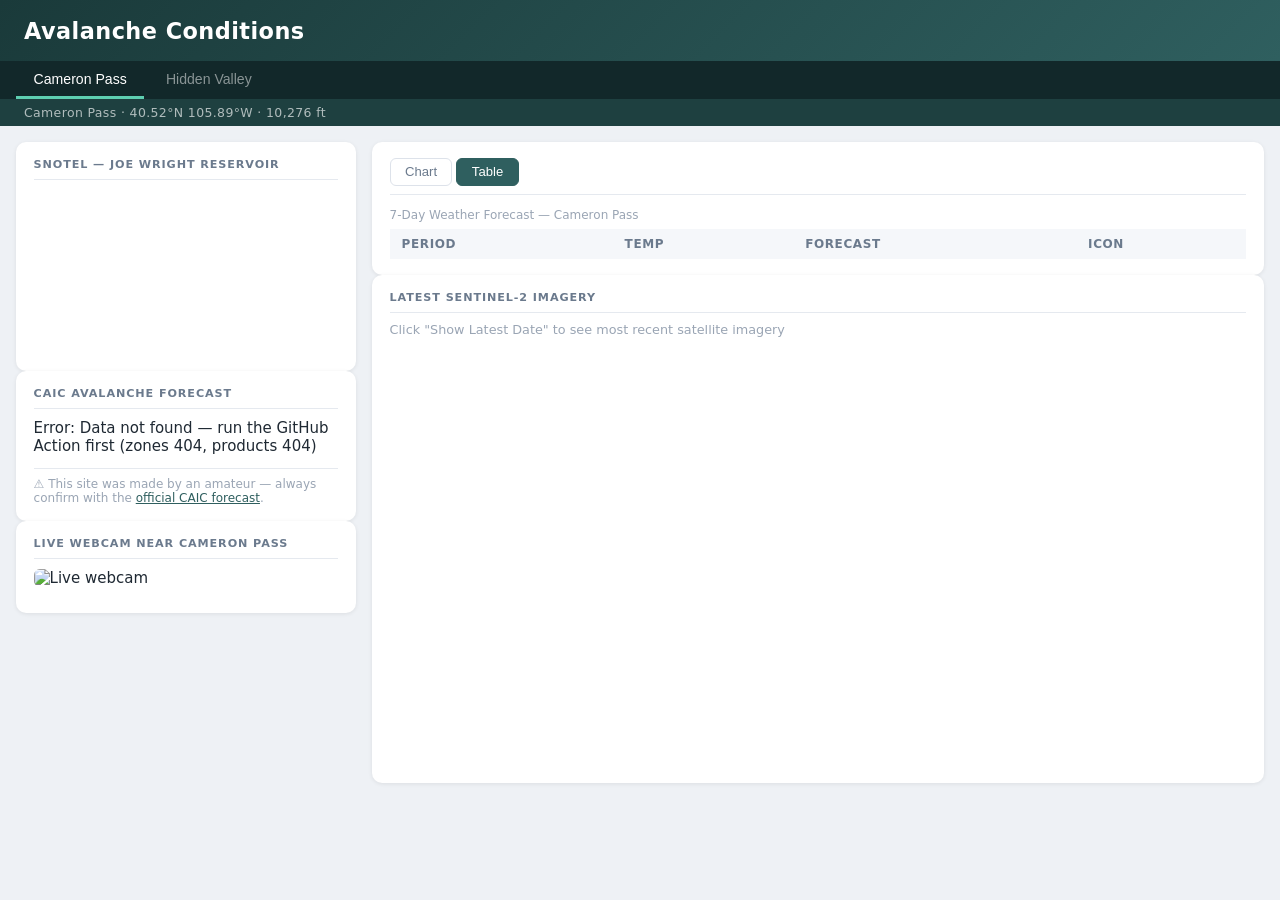
==== avi_conditions/index.html @ 6de5b4dc "add personal tab, avi conditions page" ====
<!DOCTYPE html>
<html lang="en">
<head>
    <meta charset="UTF-8">
    <meta name="viewport" content="width=device-width, initial-scale=1.0">
    <title>Cameron Pass Conditions</title>
    <link rel="stylesheet" href="style/style.css">
    <script src="https://cdn.jsdelivr.net/npm/chart.js"></script>
    <script src="https://cdn.jsdelivr.net/npm/chartjs-adapter-date-fns/dist/chartjs-adapter-date-fns.bundle.min.js"></script>
    <script src="https://cdn.jsdelivr.net/npm/suncalc@1.9.0/suncalc.js"></script>
    <script src="js/index.js"></script>
</head>
<body>
    <header>
      <h1></h1>
    </header>

<nav class="location-tabs" id="location-tabs"></nav>

<div id="location-info"></div>

<main class="layout">
  <!-- Left column w/ SNOTEL, CAIC and Webcam -->
  <div class="left-column">

    <section id="snotel-container">
        <h2>SNOTEL — Joe Wright Reservoir</h2>
        <div id="snotel"></div>
        <canvas id="snotel-chart"></canvas>
    </section>

    <section id="caic-container">
        <h2>CAIC Avalanche Forecast</h2>
        <div id="caic-forecast"></div>
        <p id="caic-disclaimer">⚠️ This site was made by an amateur — always confirm with the <a href="https://avalanche.state.co.us" target="_blank">official CAIC forecast</a>.</p>
    </section>

    <section id="webcam">
      <h2>Live Webcam Near Cameron Pass</h2>
      <img
        id="cameron-webcam"
        src="https://cocam.carsprogram.org/Cellular/001E00000CAM2POR-W.jpg"
        alt="Live webcam"
      />
      <p id="webcam-time"></p>
    </section>
  </div>

  <!-- Right column w/ weather data-->
  <div class="right-column">
    <section id="chart-container">
      <div class="tabs">
        <button class="tab-button" data-tab="forcast_chart">Chart</button>
        <button class="tab-button active" data-tab="forcast_table">Table</button>
      </div>
      <div class="tab-content">
        <div id="forcast_chart" class="tab-panel">
          <iframe id="forecast-frame" width="100%" height="600" style="border:none;"></iframe>
          </div>
        <div id="forcast_table" class="tab-panel active">
          <table id="forecast">
            <caption id="forecast-caption">7-Day Weather Forecast</caption>
            <thead>
              <tr>
                <th>Period</th>
                <th>Temp</th>
                <th>Forecast</th>
                <th>Icon</th>
              </tr>
            </thead>
            <tbody></tbody>
          </table>
        </div>
      </div>
    </section>
    <!-- Sentinel-2 below weather -->
    <section id="sentinel">
      <h2>Latest Sentinel-2 Imagery</h2>
      <p>Click "Show Latest Date" to see most recent satellite imagery</p>
      <iframe
        id="sentinel-frame"
        width="100%"
        height="400"
        style="border:none;">
      </iframe>
    </section>
  </div>

</main>
---- avi_conditions/style/style.css ----
/* ── Reset & base ─────────────────────────────────────────── */
*, *::before, *::after { box-sizing: border-box; margin: 0; padding: 0; }

body {
  font-family: system-ui, -apple-system, BlinkMacSystemFont, "Segoe UI", sans-serif;
  background: #eef1f5;
  color: #1f2933;
  font-size: 15px;
}

/* ── Header ───────────────────────────────────────────────── */
header {
  background: linear-gradient(135deg, #1a3a3a 0%, #2f5f5f 100%);
  color: white;
  padding: 1.1rem 1.5rem;
  display: flex;
  flex-wrap: wrap;
  align-items: baseline;
  gap: 0.25rem 1rem;
  box-shadow: 0 2px 8px rgba(0,0,0,0.25);
}

header h1 {
  font-size: 1.4rem;
  font-weight: 700;
  letter-spacing: 0.02em;
}

.header-sub {
  font-size: 0.8rem;
  opacity: 0.7;
  letter-spacing: 0.03em;
}

/* ── Location tabs ────────────────────────────────────────── */
.location-tabs {
  background: #12282a;
  padding: 0 1rem;
  display: flex;
  gap: 0.25rem;
  overflow-x: auto;
  -webkit-overflow-scrolling: touch;
  scrollbar-width: none;
}
.location-tabs::-webkit-scrollbar { display: none; }

.location-tab {
  padding: 0.6rem 1.1rem;
  background: none;
  border: none;
  border-bottom: 3px solid transparent;
  color: rgba(255,255,255,0.5);
  font-size: 0.88rem;
  font-weight: 500;
  cursor: pointer;
  transition: color 0.15s, border-color 0.15s;
}


.location-tab:hover {
  color: rgba(255,255,255,0.85);
}

.location-tab.active {
  color: white;
  border-bottom-color: #5ecfb1;
}

/* ── Location info bar ────────────────────────────────────── */
#location-info {
  background: #1e4040;
  color: rgba(255,255,255,0.65);
  font-size: 0.78rem;
  padding: 0.35rem 1.5rem;
  letter-spacing: 0.03em;
}

/* ── Layout ───────────────────────────────────────────────── */
.layout {
  display: grid;
  grid-template-columns: 1fr;
  gap: 1rem;
  padding: 1rem;
}

@media (min-width: 900px) {
  .layout {
    grid-template-columns: 340px 1fr;
    align-items: start;
  }
}

/* ── Cards ────────────────────────────────────────────────── */
section {
  background: white;
  border-radius: 10px;
  box-shadow: 0 1px 4px rgba(0,0,0,0.08);
  padding: 1rem 1.1rem;
  display: flex;
  flex-direction: column;
  gap: 0.6rem;
}

section h2 {
  font-size: 0.7rem;
  font-weight: 700;
  text-transform: uppercase;
  letter-spacing: 0.08em;
  color: #6b7a8d;
  border-bottom: 1px solid #e5e9ef;
  padding-bottom: 0.5rem;
}

/* ── SNOTEL stats ─────────────────────────────────────────── */
#snotel p {
  font-size: 0.9rem;
  display: flex;
  justify-content: space-between;
  padding: 0.2rem 0;
  border-bottom: 1px solid #f0f2f5;
}

#snotel p strong {
  color: #6b7a8d;
  font-weight: 500;
}

#snotel-chart {
  margin-top: 0.25rem;
}

/* ── CAIC forecast ────────────────────────────────────────── */
#caic-forecast p {
  font-size: 0.82rem;
  color: #6b7a8d;
}

#caic-forecast h3 {
  font-size: 0.85rem;
  font-weight: 600;
  margin-top: 0.5rem;
  color: #1f2933;
}

#caic-forecast ul {
  padding-left: 1.1rem;
  font-size: 0.85rem;
}

#caic-forecast svg {
  display: block;
  margin: 0.25rem auto;
}

/* ── CAIC disclaimer ──────────────────────────────────────── */
#caic-disclaimer {
  font-size: 0.75rem;
  color: #9aa5b4;
  border-top: 1px solid #e5e9ef;
  padding-top: 0.5rem;
  margin-top: 0.25rem;
}

#caic-disclaimer a {
  color: #2f5f5f;
}

/* ── Webcam ───────────────────────────────────────────────── */
#webcam img {
  width: 100%;
  border-radius: 6px;
  object-fit: cover;
  display: block;
}

#webcam-time {
  font-size: 0.75rem;
  color: #9aa5b4;
  text-align: right;
}

/* ── Weather tabs ─────────────────────────────────────────── */
#chart-container {
  grid-column: 1;
}

@media (min-width: 900px) {
  #chart-container {
    grid-column: 2;
  }
}

.tabs {
  display: flex;
  gap: 0.25rem;
  border-bottom: 1px solid #e5e9ef;
  padding-bottom: 0.5rem;
  margin-bottom: 0.25rem;
}

.tab-button {
  padding: 0.35rem 0.9rem;
  border: 1px solid #dde2ea;
  border-radius: 6px;
  background: white;
  color: #6b7a8d;
  font-size: 0.82rem;
  font-weight: 500;
  cursor: pointer;
  transition: background 0.15s, color 0.15s;
}

.tab-button:hover {
  background: #f0f4f8;
}

.tab-button.active {
  background: #2f5f5f;
  color: white;
  border-color: #2f5f5f;
}

.tab-panel { display: none; }
.tab-panel.active { display: block; }

/* ── Forecast table ───────────────────────────────────────── */
#forcast_table {
  overflow: auto;
  max-height: 600px;
  -webkit-overflow-scrolling: touch;
}

table {
  width: 100%;
  border-collapse: collapse;
  font-size: 0.88rem;
}

caption {
  font-size: 0.75rem;
  color: #9aa5b4;
  text-align: left;
  padding-bottom: 0.4rem;
}

thead th {
  text-align: left;
  padding: 0.5rem 0.75rem;
  background: #f5f7fa;
  color: #6b7a8d;
  font-size: 0.75rem;
  font-weight: 600;
  text-transform: uppercase;
  letter-spacing: 0.05em;
}

tbody tr { border-bottom: 1px solid #f0f2f5; }
tbody tr:hover { background: #f8fafc; }
td { padding: 0.55rem 0.75rem; vertical-align: middle; }
td img { width: 36px; border-radius: 4px; }

/* ── Sentinel ─────────────────────────────────────────────── */

#sentinel p {
  font-size: 0.8rem;
  color: #9aa5b4;
}

#sentinel iframe {
  width: 100%;
  height: 420px;
  border-radius: 6px;
  border: none;
}
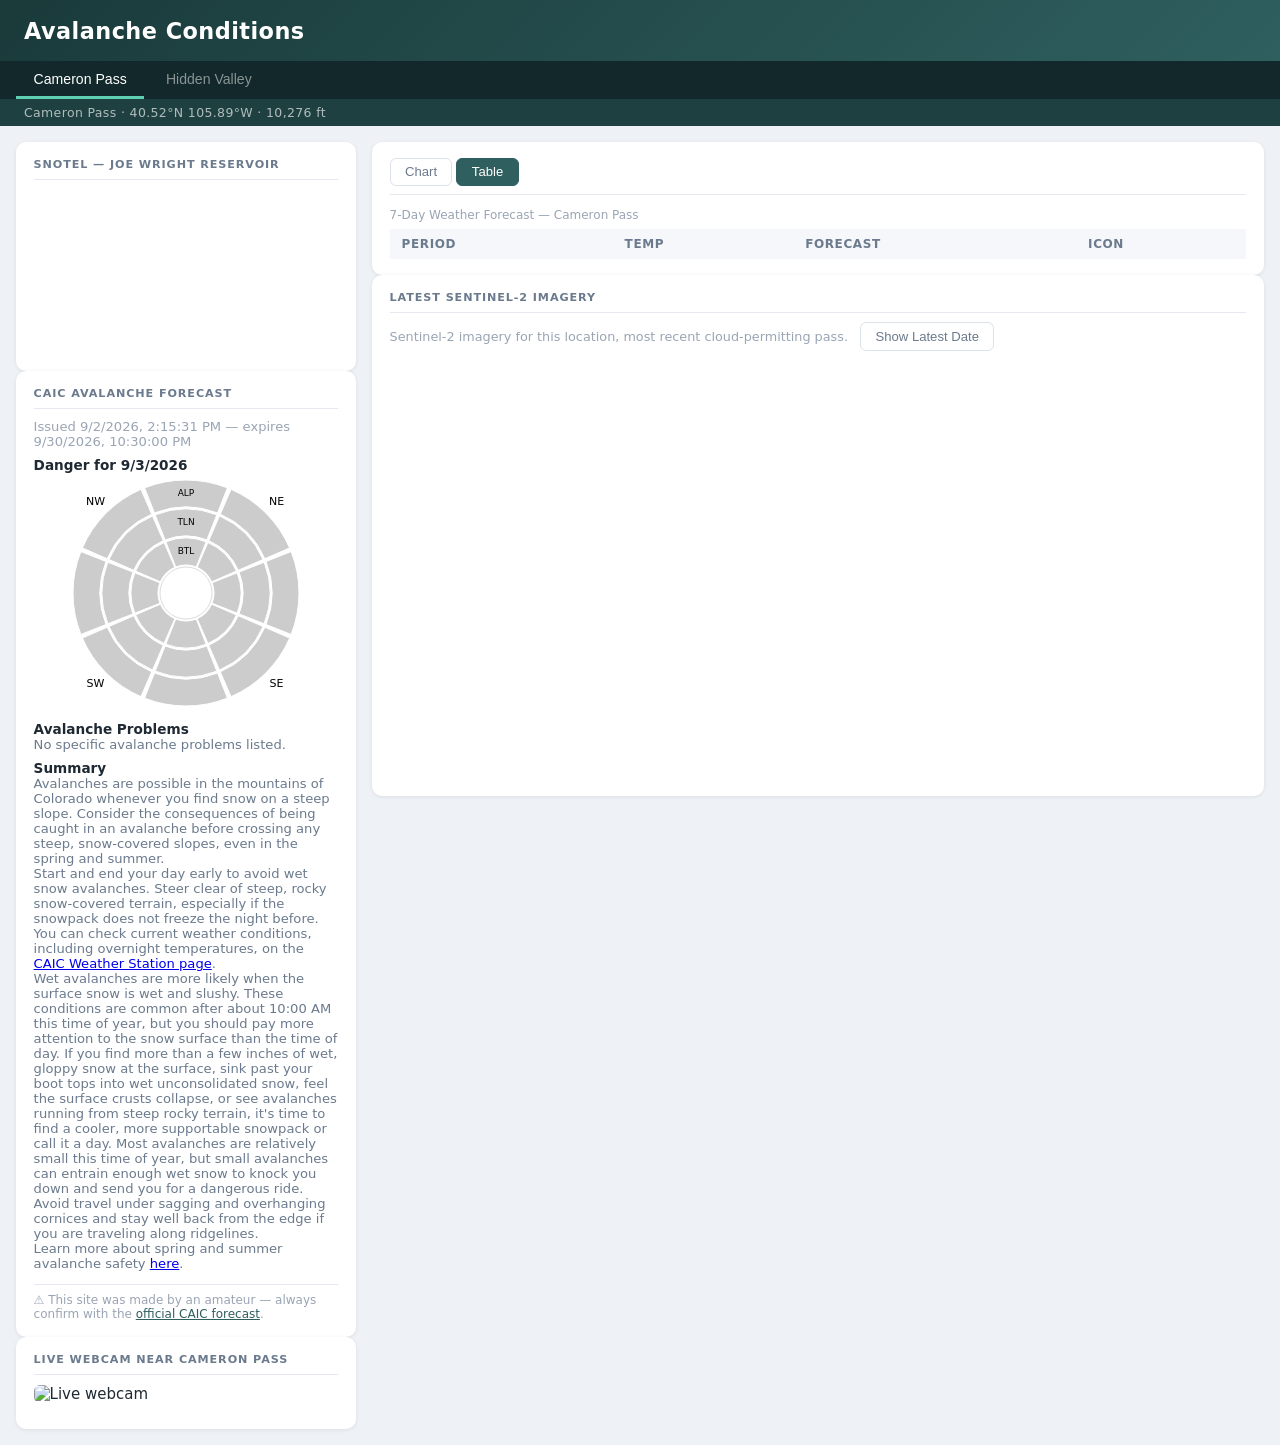
==== commit d9efe8e0: "Added "favorite resources" and soges blog" ====
--- a/avi_conditions/index.html
+++ b/avi_conditions/index.html
@@ -76,7 +76,9 @@
     <!-- Sentinel-2 below weather -->
     <section id="sentinel">
       <h2>Latest Sentinel-2 Imagery</h2>
-      <p>Click "Show Latest Date" to see most recent satellite imagery</p>
+      <p>Sentinel-2 imagery for this location, most recent cloud-permitting pass.
+        <button id="sentinel-latest-btn" type="button" class="tab-button">Show Latest Date</button>
+      </p>
       <iframe
         id="sentinel-frame"
         width="100%"
--- a/avi_conditions/style/style.css
+++ b/avi_conditions/style/style.css
@@ -266,6 +266,11 @@
   color: #9aa5b4;
 }
 
+#sentinel-latest-btn {
+  margin-left: 0.5rem;
+  vertical-align: baseline;
+}
+
 #sentinel iframe {
   width: 100%;
   height: 420px;
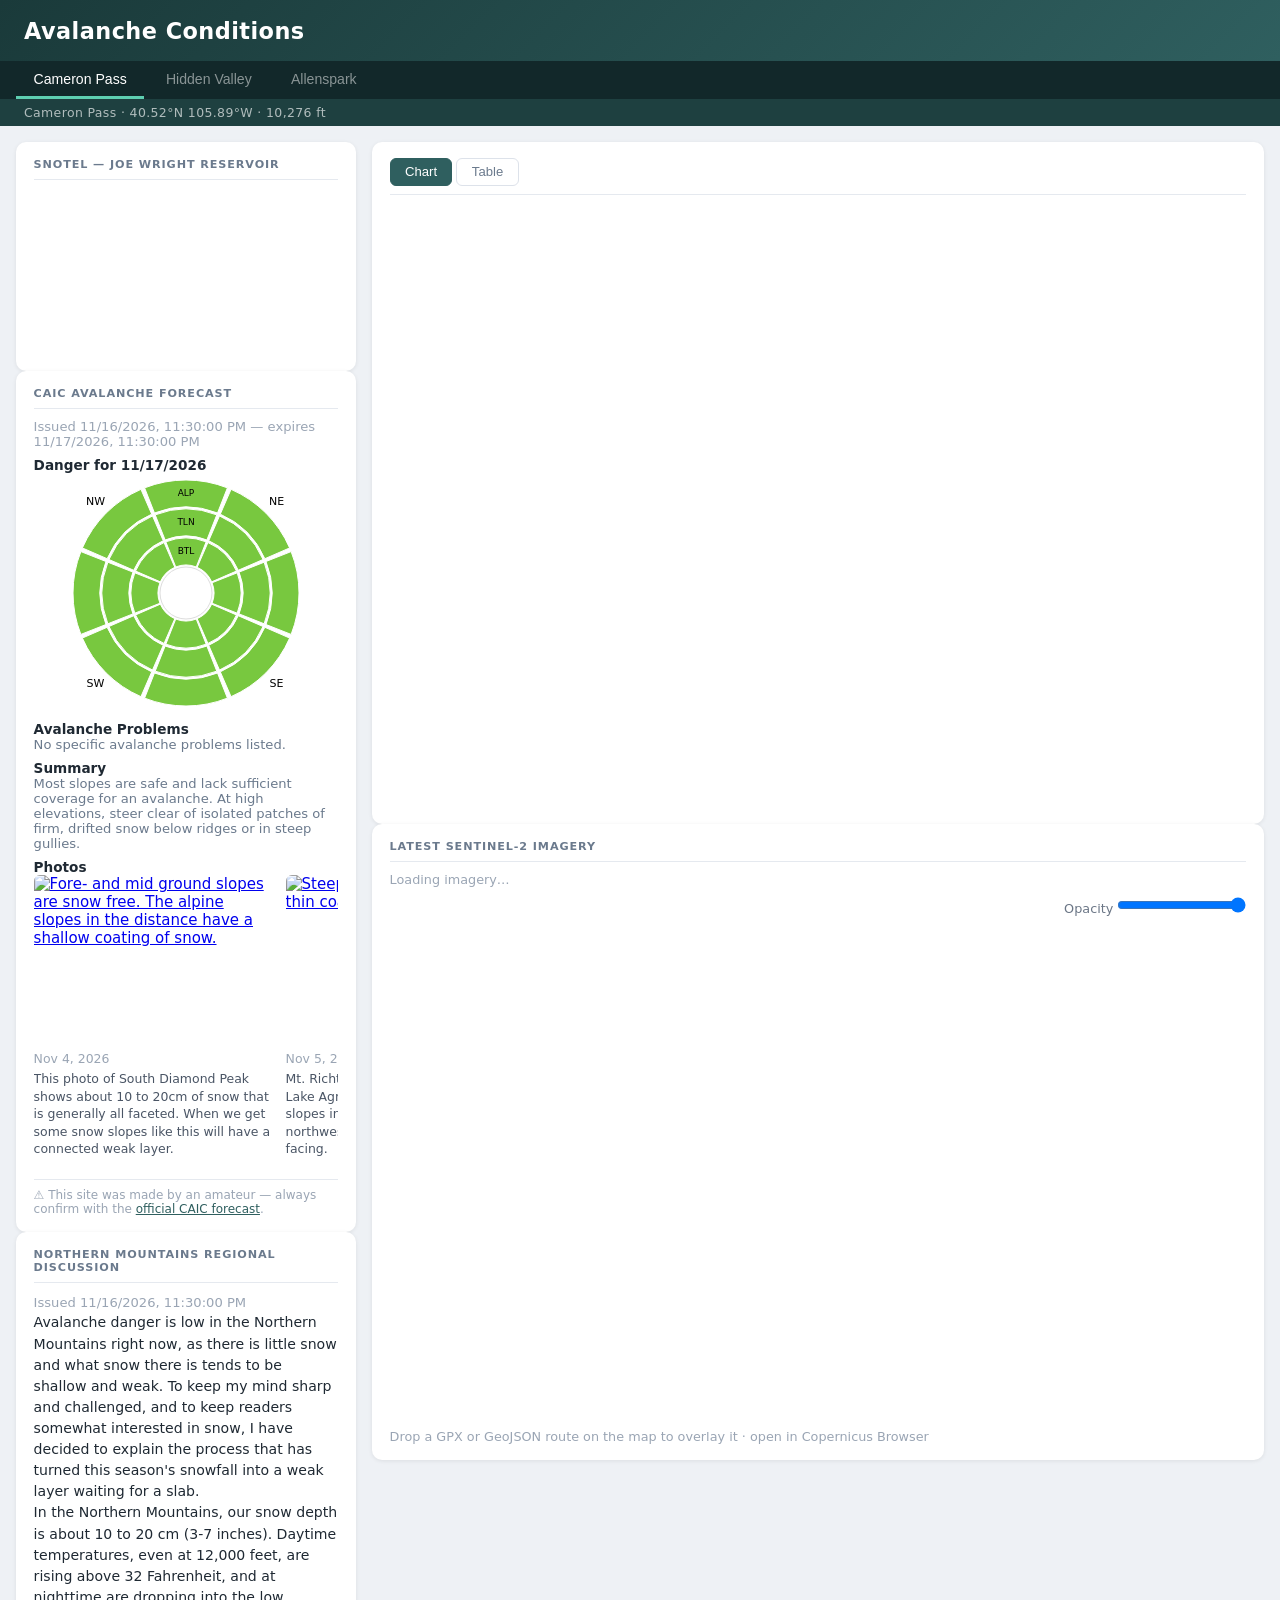
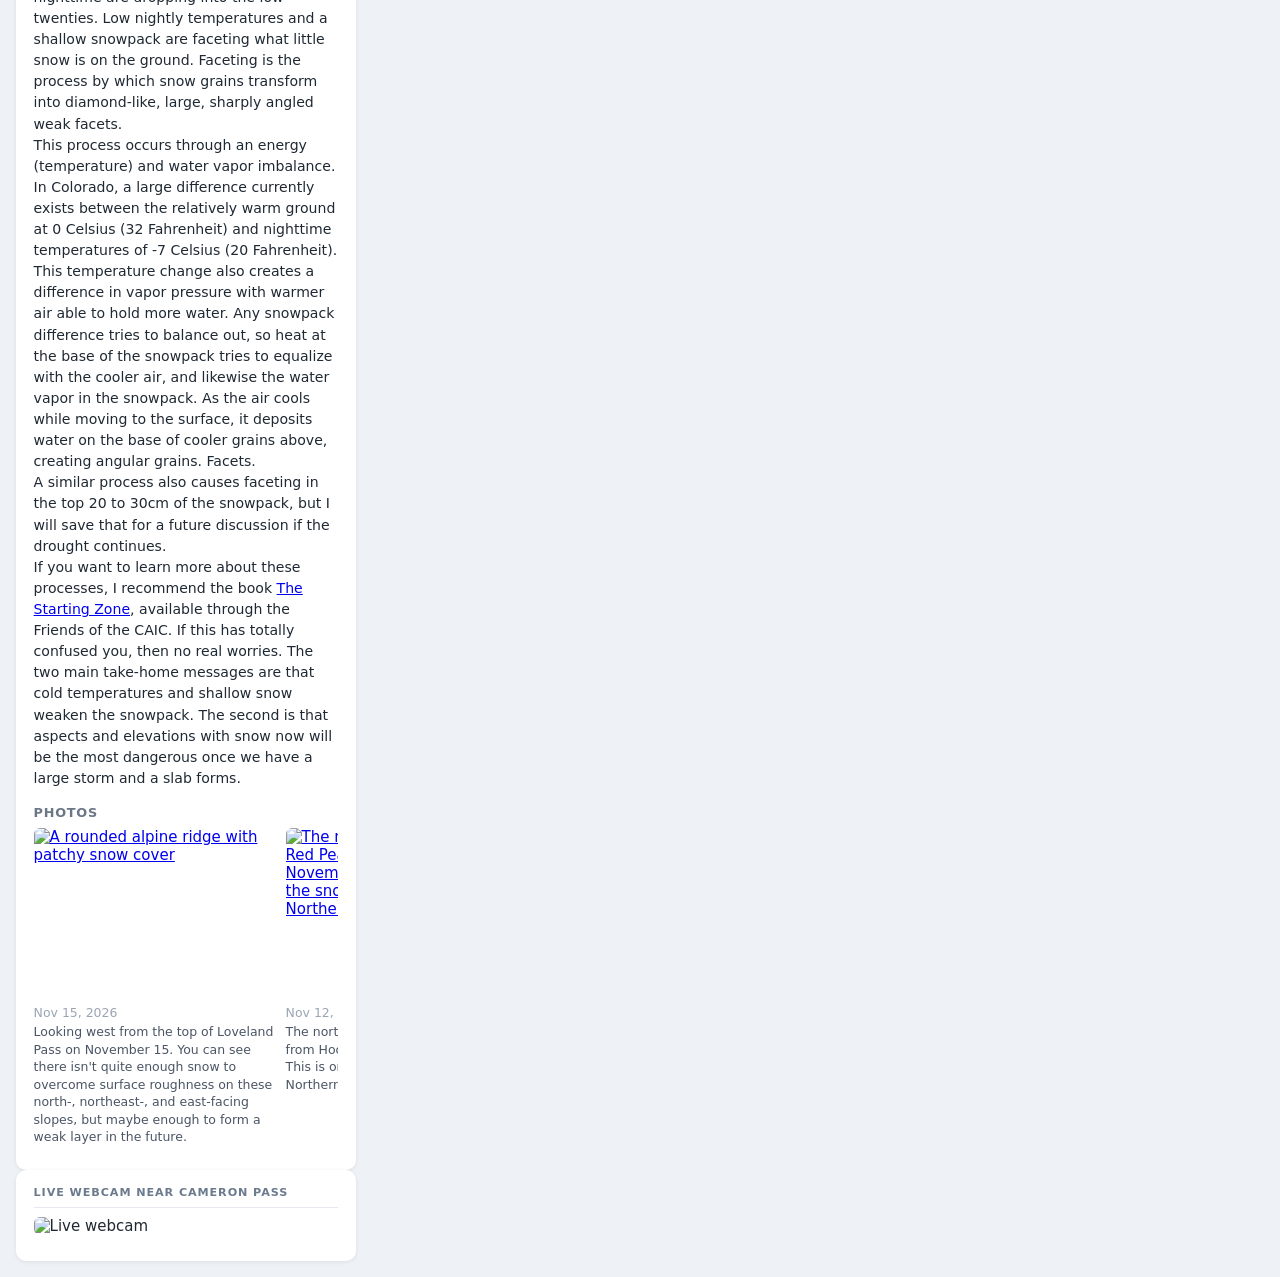
==== commit 5d4c81d2: "avi_conditions: Sentinel-2 route map, CAIC photos, Allenspark tab - Replace the Copernicus iframe wi" ====
--- a/avi_conditions/index.html
+++ b/avi_conditions/index.html
@@ -8,6 +8,8 @@
     <script src="https://cdn.jsdelivr.net/npm/chart.js"></script>
     <script src="https://cdn.jsdelivr.net/npm/chartjs-adapter-date-fns/dist/chartjs-adapter-date-fns.bundle.min.js"></script>
     <script src="https://cdn.jsdelivr.net/npm/suncalc@1.9.0/suncalc.js"></script>
+    <link rel="stylesheet" href="https://unpkg.com/leaflet@1.9.4/dist/leaflet.css">
+    <script src="https://unpkg.com/leaflet@1.9.4/dist/leaflet.js"></script>
     <script src="js/index.js"></script>
 </head>
 <body>
@@ -35,6 +37,11 @@
         <p id="caic-disclaimer">⚠️ This site was made by an amateur — always confirm with the <a href="https://avalanche.state.co.us" target="_blank">official CAIC forecast</a>.</p>
     </section>
 
+    <section id="caic-discussion-container">
+        <h2>CAIC Forecast Discussion</h2>
+        <div id="caic-discussion"></div>
+    </section>
+
     <section id="webcam">
       <h2>Live Webcam Near Cameron Pass</h2>
       <img
@@ -50,14 +57,16 @@
   <div class="right-column">
     <section id="chart-container">
       <div class="tabs">
-        <button class="tab-button" data-tab="forcast_chart">Chart</button>
-        <button class="tab-button active" data-tab="forcast_table">Table</button>
+        <button class="tab-button active" data-tab="forcast_chart">Chart</button>
+        <button class="tab-button" data-tab="forcast_table">Table</button>
       </div>
       <div class="tab-content">
-        <div id="forcast_chart" class="tab-panel">
-          <iframe id="forecast-frame" width="100%" height="600" style="border:none;"></iframe>
+        <div id="forcast_chart" class="tab-panel active">
+          <div id="forecast-scroll" style="height:600px; overflow:auto;">
+            <iframe id="forecast-frame" width="100%" height="2100" scrolling="no" style="border:none; display:block;"></iframe>
           </div>
-        <div id="forcast_table" class="tab-panel active">
+          </div>
+        <div id="forcast_table" class="tab-panel">
           <table id="forecast">
             <caption id="forecast-caption">7-Day Weather Forecast</caption>
             <thead>
@@ -76,15 +85,14 @@
     <!-- Sentinel-2 below weather -->
     <section id="sentinel">
       <h2>Latest Sentinel-2 Imagery</h2>
-      <p>Sentinel-2 imagery for this location, most recent cloud-permitting pass.
-        <button id="sentinel-latest-btn" type="button" class="tab-button">Show Latest Date</button>
-      </p>
-      <iframe
-        id="sentinel-frame"
-        width="100%"
-        height="400"
-        style="border:none;">
-      </iframe>
+      <p id="sentinel-meta">Loading imagery…</p>
+      <div id="sentinel-controls">
+        <div id="sentinel-dates"></div>
+        <label>Opacity <input id="sentinel-opacity" type="range" min="0" max="1" step="0.05" value="1"></label>
+      </div>
+      <div id="sentinel-map"></div>
+      <p class="sentinel-hint">Drop a GPX or GeoJSON route on the map to overlay it ·
+        <a id="sentinel-copernicus" target="_blank">open in Copernicus Browser</a></p>
     </section>
   </div>
 
--- a/avi_conditions/style/style.css
+++ b/avi_conditions/style/style.css
@@ -153,6 +153,52 @@
 }
 
 /* ── CAIC disclaimer ──────────────────────────────────────── */
+#caic-discussion p { font-size: 0.88rem; line-height: 1.5; }
+#caic-discussion h3 {
+  font-size: 0.8rem;
+  text-transform: uppercase;
+  letter-spacing: 0.06em;
+  color: #6b7686;
+  margin: 1rem 0 0.5rem;
+}
+.caic-issued { font-size: 0.82rem !important; color: #9aa5b4; }
+
+/* CAIC photo strip (forecast + discussion) */
+/* Grid/flex children default to min-width:auto, which lets the scrolling
+   strip push its column wider than the screen */
+.left-column, .right-column, section { min-width: 0; }
+
+.caic-photos {
+  display: flex;
+  gap: 0.75rem;
+  overflow-x: auto;
+  scroll-snap-type: x mandatory;
+  padding-bottom: 0.5rem;
+}
+.caic-photo {
+  flex: 0 0 240px;
+  margin: 0;
+  scroll-snap-align: start;
+}
+.caic-photo img {
+  width: 100%;
+  height: 170px;
+  object-fit: cover;
+  border-radius: 6px;
+  display: block;
+}
+.caic-photo figcaption {
+  font-size: 0.78rem;
+  line-height: 1.4;
+  color: #4a5565;
+  margin-top: 0.35rem;
+}
+.caic-photo-meta {
+  display: block;
+  color: #9aa5b4;
+  margin-bottom: 0.15rem;
+}
+
 #caic-disclaimer {
   font-size: 0.75rem;
   color: #9aa5b4;
@@ -266,14 +312,34 @@
   color: #9aa5b4;
 }
 
-#sentinel-latest-btn {
-  margin-left: 0.5rem;
-  vertical-align: baseline;
-}
-
-#sentinel iframe {
+#sentinel-controls {
+  display: flex;
+  justify-content: space-between;
+  align-items: center;
+  gap: 0.75rem;
+  flex-wrap: wrap;
+  margin-bottom: 0.5rem;
+  font-size: 0.8rem;
+  color: #6b7686;
+}
+
+#sentinel-dates { display: flex; gap: 0.35rem; }
+
+.date-button {
+  padding: 0.25rem 0.6rem;
+  border: 1px solid #d5dbe3;
+  border-radius: 999px;
+  background: #fff;
+  font-size: 0.8rem;
+  cursor: pointer;
+}
+.date-button.active { background: #1f3a5f; border-color: #1f3a5f; color: #fff; }
+
+#sentinel-map {
   width: 100%;
-  height: 420px;
+  height: 480px;
   border-radius: 6px;
-  border: none;
-}
+}
+#sentinel-map.dragging { outline: 3px dashed #ff3b30; outline-offset: -3px; }
+
+#sentinel .sentinel-hint { margin-top: 0.4rem; }
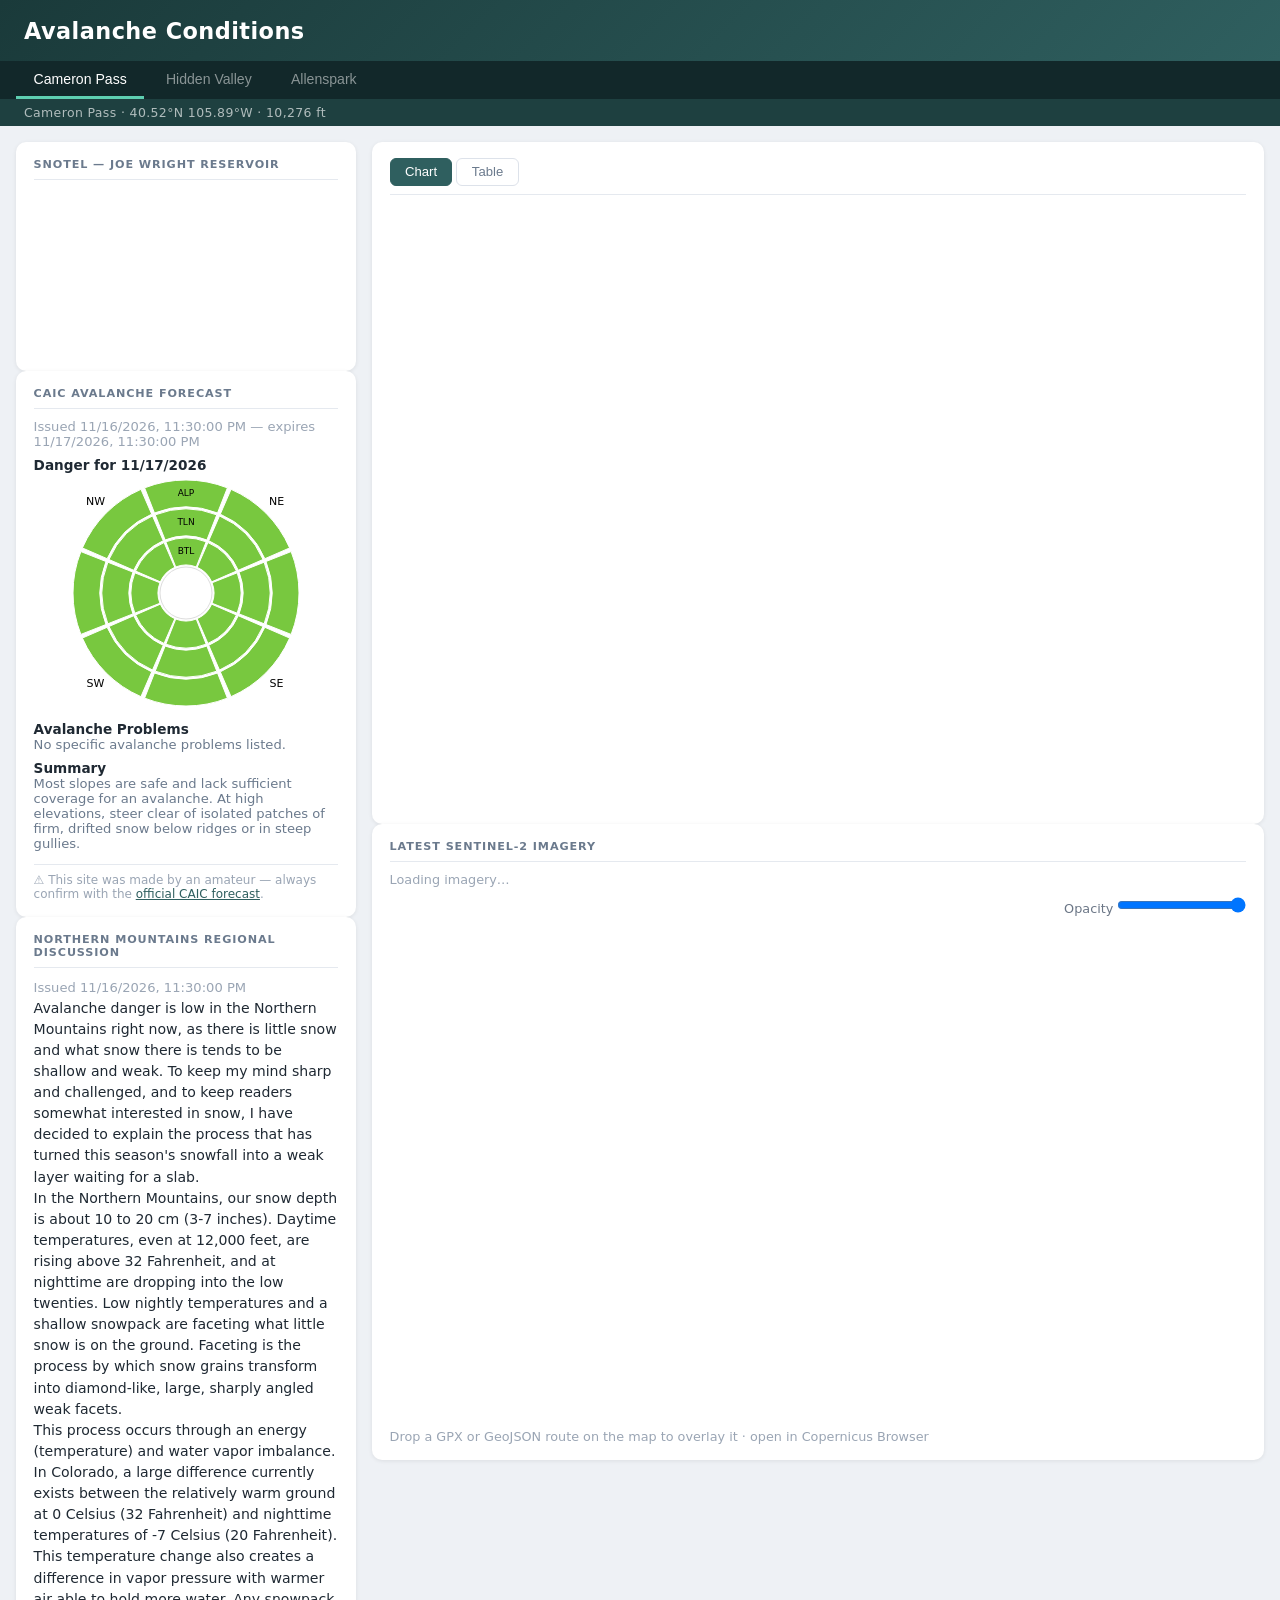
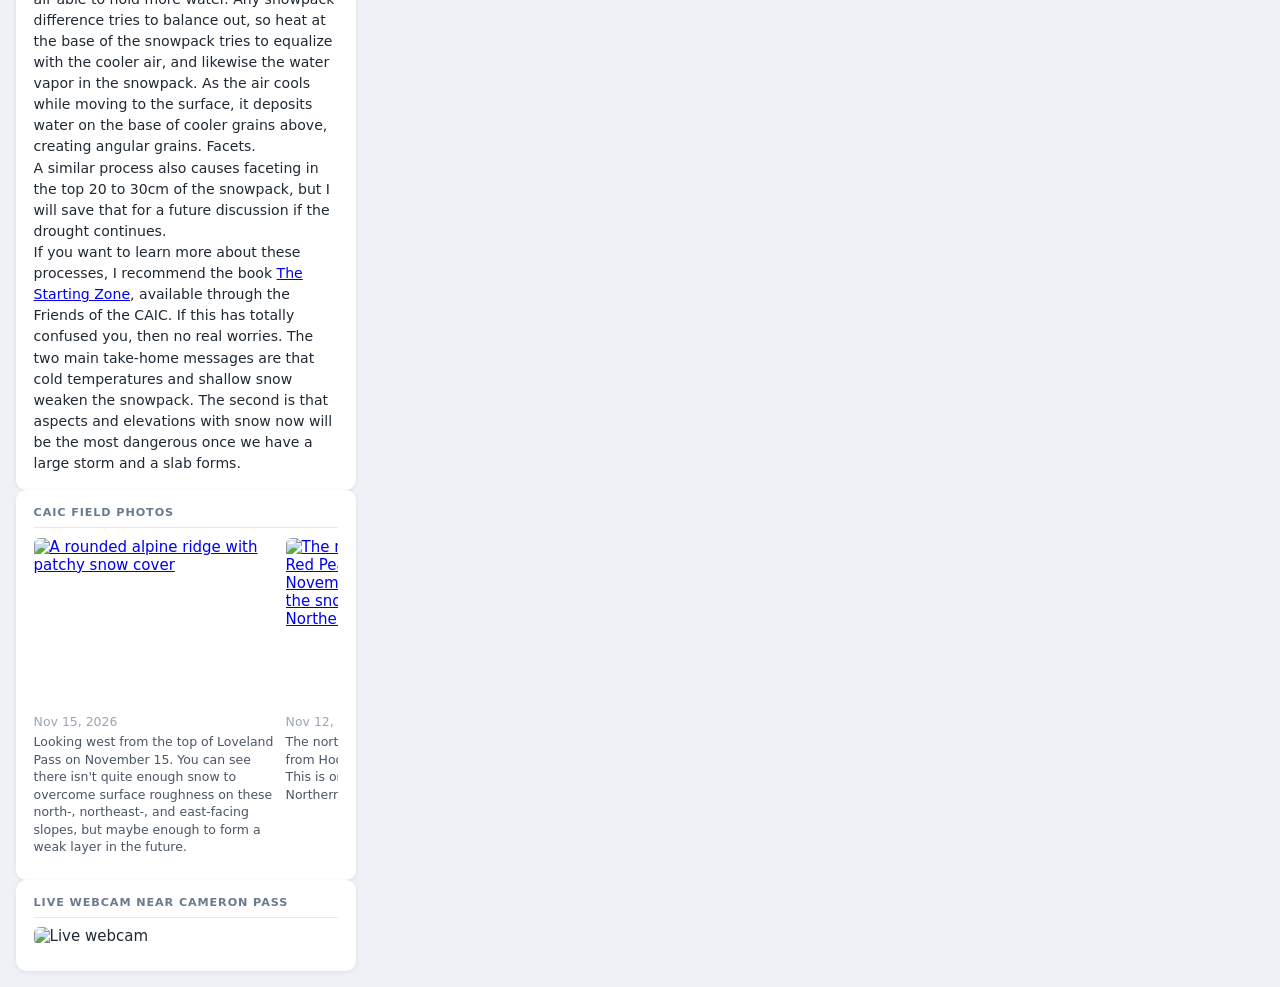
==== commit e8809be8: "avi_conditions: single CAIC photo panel, SNOTEL marker on map - Merge forecast + discussion photos i" ====
--- a/avi_conditions/index.html
+++ b/avi_conditions/index.html
@@ -40,6 +40,11 @@
     <section id="caic-discussion-container">
         <h2>CAIC Forecast Discussion</h2>
         <div id="caic-discussion"></div>
+    </section>
+
+    <section id="caic-photos-container">
+        <h2>CAIC Field Photos</h2>
+        <div id="caic-photos"></div>
     </section>
 
     <section id="webcam">
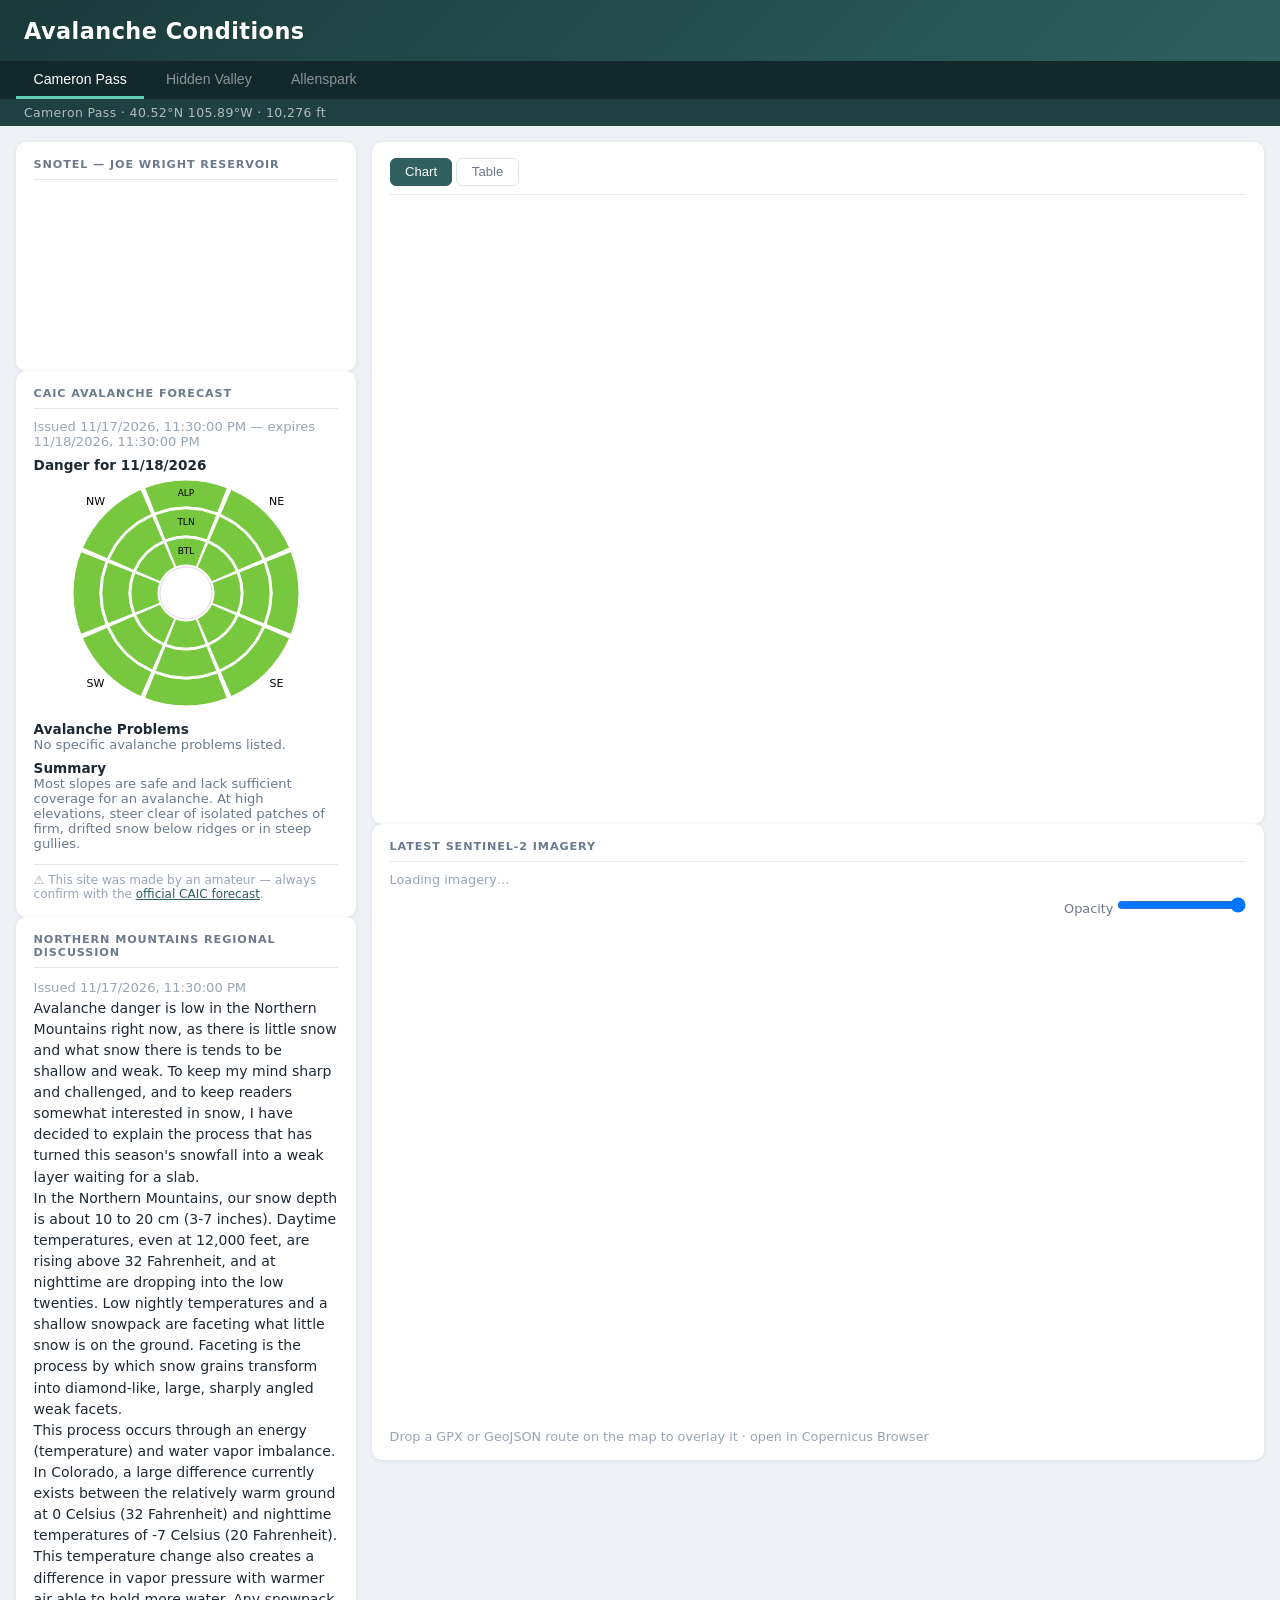
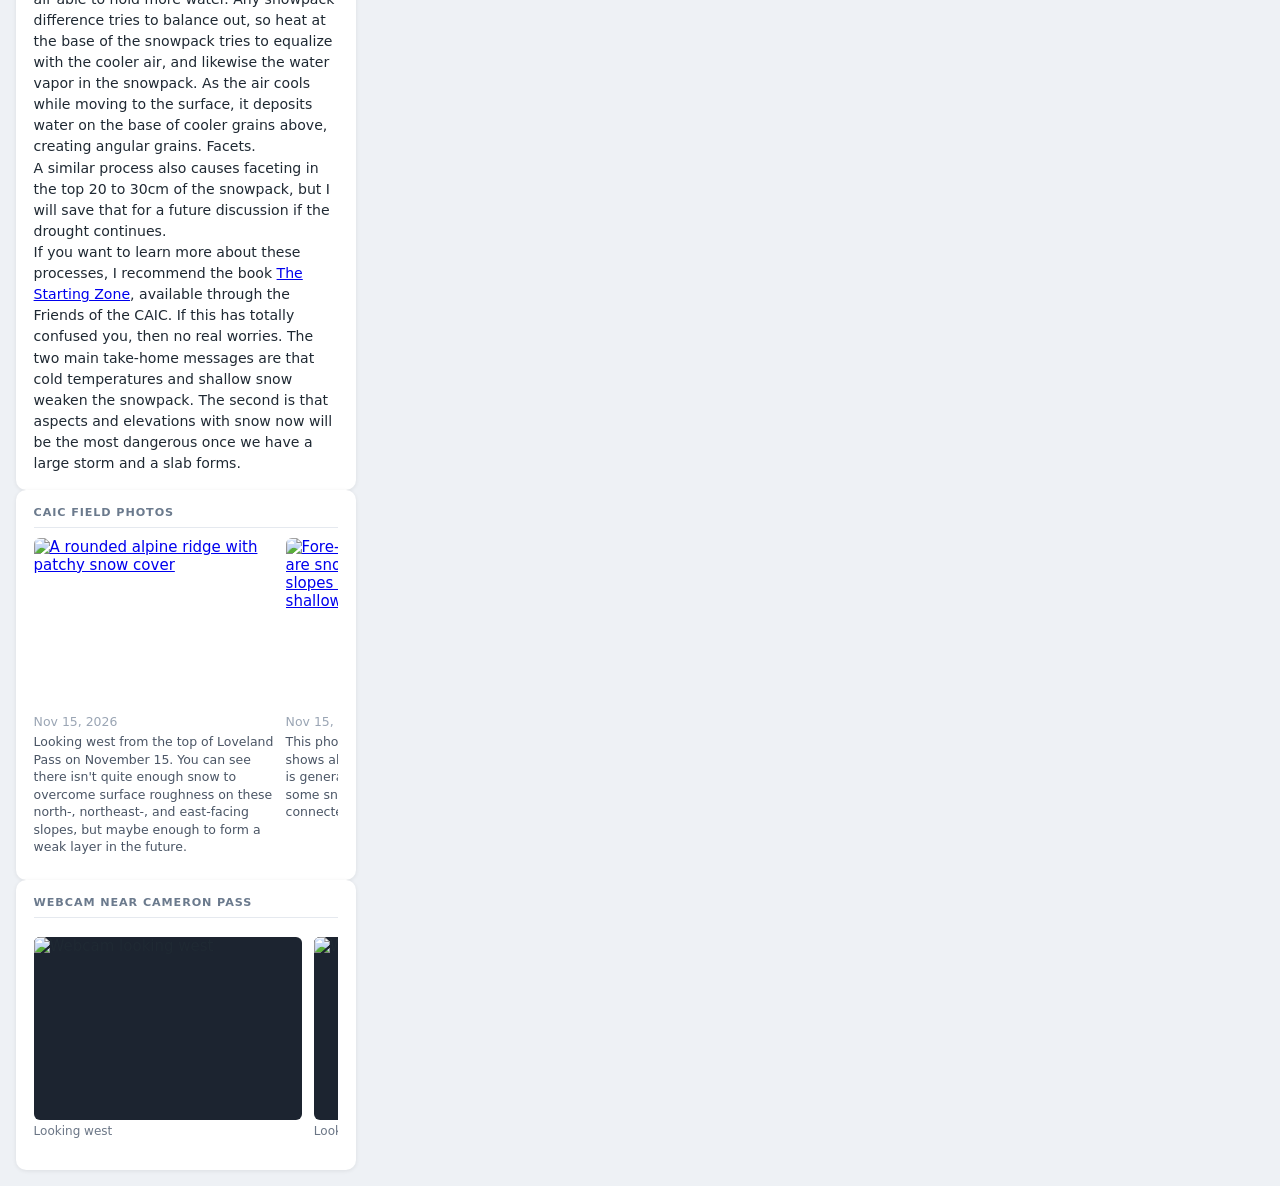
==== commit d4f9e4a7: "avi_conditions: dusk webcam pin, east view, road report, weather scroll - Save a west+east webcam fr" ====
--- a/avi_conditions/index.html
+++ b/avi_conditions/index.html
@@ -48,12 +48,9 @@
     </section>
 
     <section id="webcam">
-      <h2>Live Webcam Near Cameron Pass</h2>
-      <img
-        id="cameron-webcam"
-        src="https://cocam.carsprogram.org/Cellular/001E00000CAM2POR-W.jpg"
-        alt="Live webcam"
-      />
+      <h2>Webcam Near Cameron Pass</h2>
+      <div id="road-conditions"></div>
+      <div id="webcam-strip"></div>
       <p id="webcam-time"></p>
     </section>
   </div>
@@ -67,8 +64,10 @@
       </div>
       <div class="tab-content">
         <div id="forcast_chart" class="tab-panel active">
-          <div id="forecast-scroll" style="height:600px; overflow:auto;">
-            <iframe id="forecast-frame" width="100%" height="2100" scrolling="no" style="border:none; display:block;"></iframe>
+          <div id="forecast-scroll" style="height:600px; overflow:auto; -webkit-overflow-scrolling:touch; overscroll-behavior-x:contain;">
+            <!-- weather.gov's page is 962px wide; give the iframe that width so the
+                 outer box (not the cross-origin iframe) scrolls sideways -->
+            <iframe id="forecast-frame" width="962" height="2100" scrolling="no" style="border:none; display:block; width:962px; max-width:none;"></iframe>
           </div>
           </div>
         <div id="forcast_table" class="tab-panel">
--- a/avi_conditions/style/style.css
+++ b/avi_conditions/style/style.css
@@ -90,6 +90,19 @@
   }
 }
 
+/* Phone: flatten the two columns into one list and reorder:
+   snow depth → imagery → webcam → weather → CAIC */
+@media (max-width: 899px) {
+  .left-column, .right-column { display: contents; }
+  #snotel-container          { order: 1; }
+  #sentinel                  { order: 2; }
+  #webcam                    { order: 3; }
+  #chart-container           { order: 4; }
+  #caic-container            { order: 10; }
+  #caic-discussion-container { order: 11; }
+  #caic-photos-container     { order: 12; }
+}
+
 /* ── Cards ────────────────────────────────────────────────── */
 section {
   background: white;
@@ -212,11 +225,48 @@
 }
 
 /* ── Webcam ───────────────────────────────────────────────── */
-#webcam img {
+/* Live COtrip road condition above the webcams */
+.road-row {
+  display: flex;
+  gap: 0.6rem;
+  align-items: flex-start;
+  padding: 0.55rem 0.7rem;
+  background: #f3f8fe;
+  border: 1px solid #dbe8f8;
+  border-radius: 8px;
+}
+.road-row + .road-row { margin-top: 0.4rem; }
+.road-icon { width: 22px; height: 22px; flex: 0 0 22px; margin-top: 1px; }
+.road-headline { font-weight: 600; font-size: 0.9rem; color: #14304f; text-decoration: none; }
+.road-headline:hover { text-decoration: underline; }
+.road-meta { font-size: 0.75rem; color: #6b7686; margin-top: 0.1rem; }
+.road-meta a { color: inherit; }
+
+/* West + east views side by side; scroll sideways (next one peeks in) */
+#webcam-strip {
+  display: flex;
+  gap: 0.75rem;
+  overflow-x: auto;
+  scroll-snap-type: x mandatory;
+  padding-bottom: 0.4rem;
+}
+.webcam-view {
+  flex: 0 0 88%;
+  margin: 0;
+  scroll-snap-align: start;
+}
+.webcam-view img {
   width: 100%;
+  aspect-ratio: 352 / 240;
   border-radius: 6px;
   object-fit: cover;
   display: block;
+  background: #1c2430;
+}
+.webcam-view figcaption {
+  font-size: 0.75rem;
+  color: #6b7686;
+  margin-top: 0.3rem;
 }
 
 #webcam-time {
@@ -334,6 +384,7 @@
   cursor: pointer;
 }
 .date-button.active { background: #1f3a5f; border-color: #1f3a5f; color: #fff; }
+#sentinel-dates { flex-wrap: wrap; }
 
 #sentinel-map {
   width: 100%;
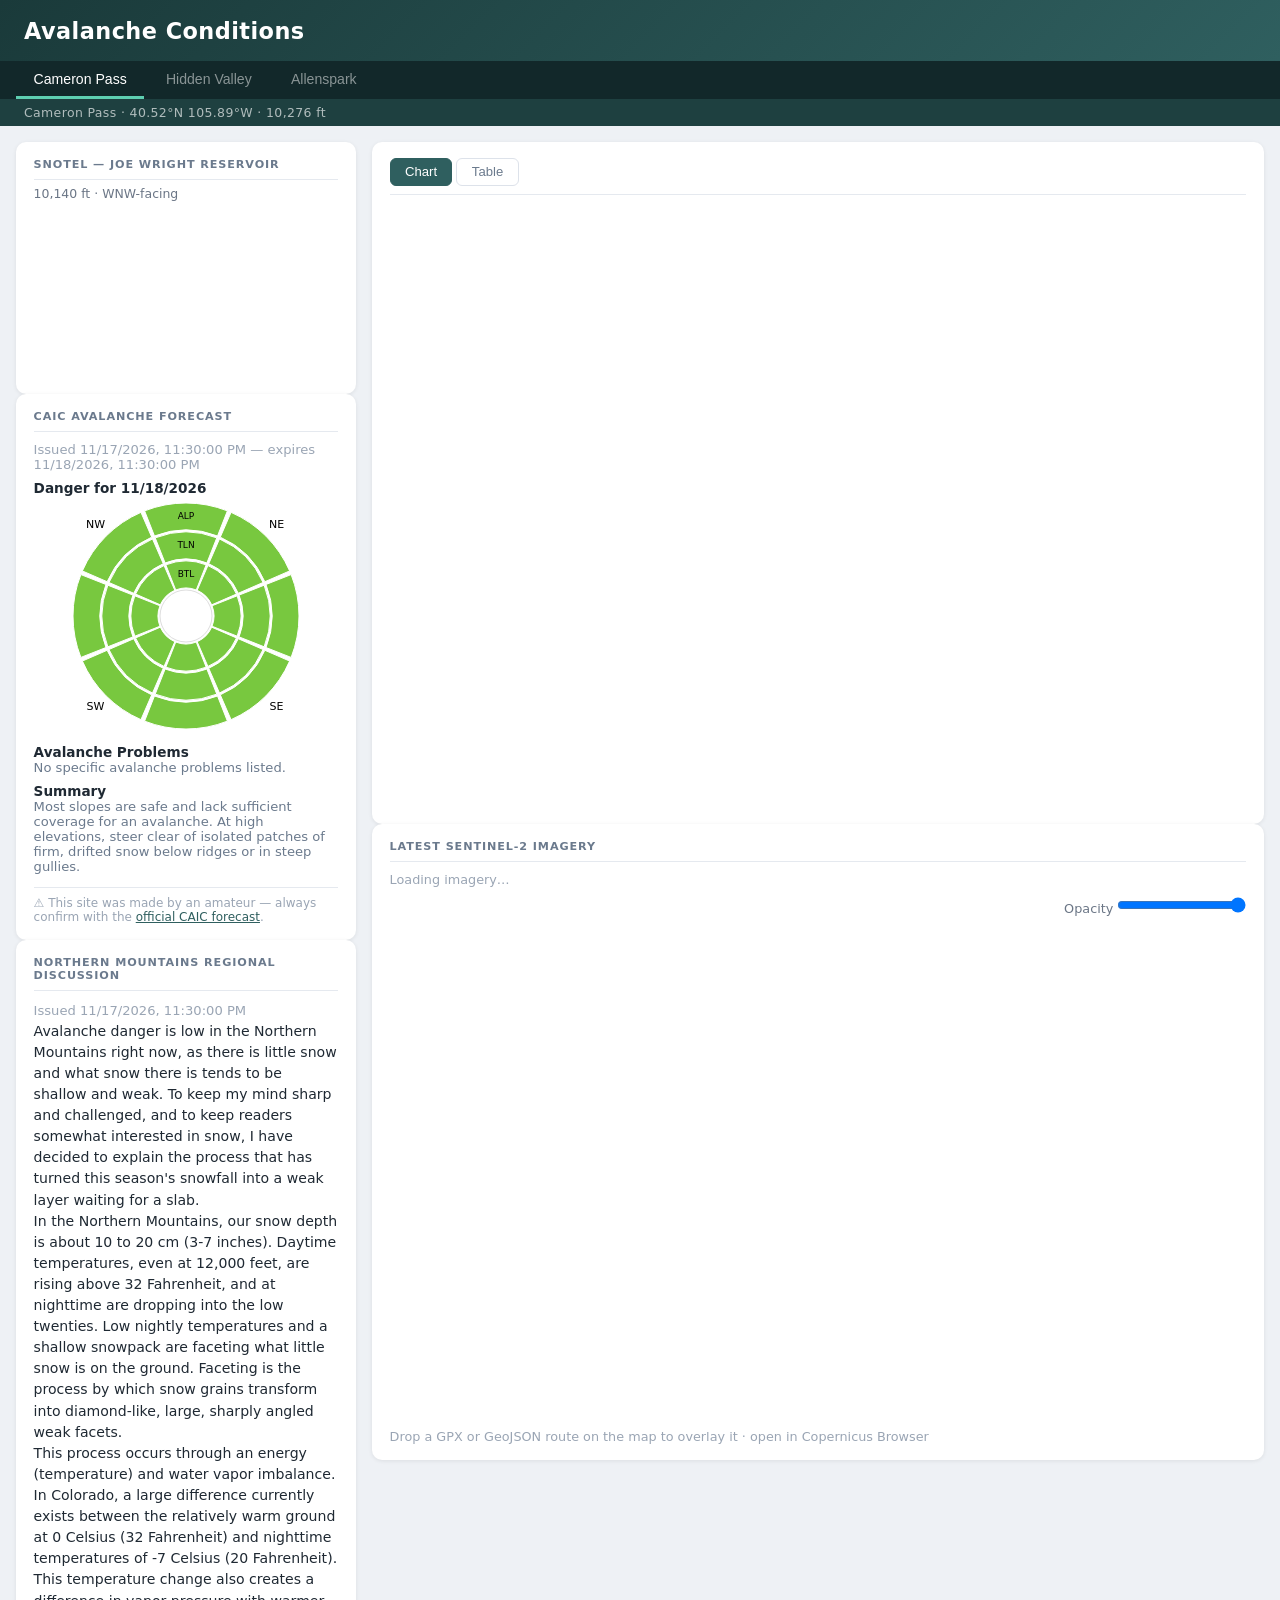
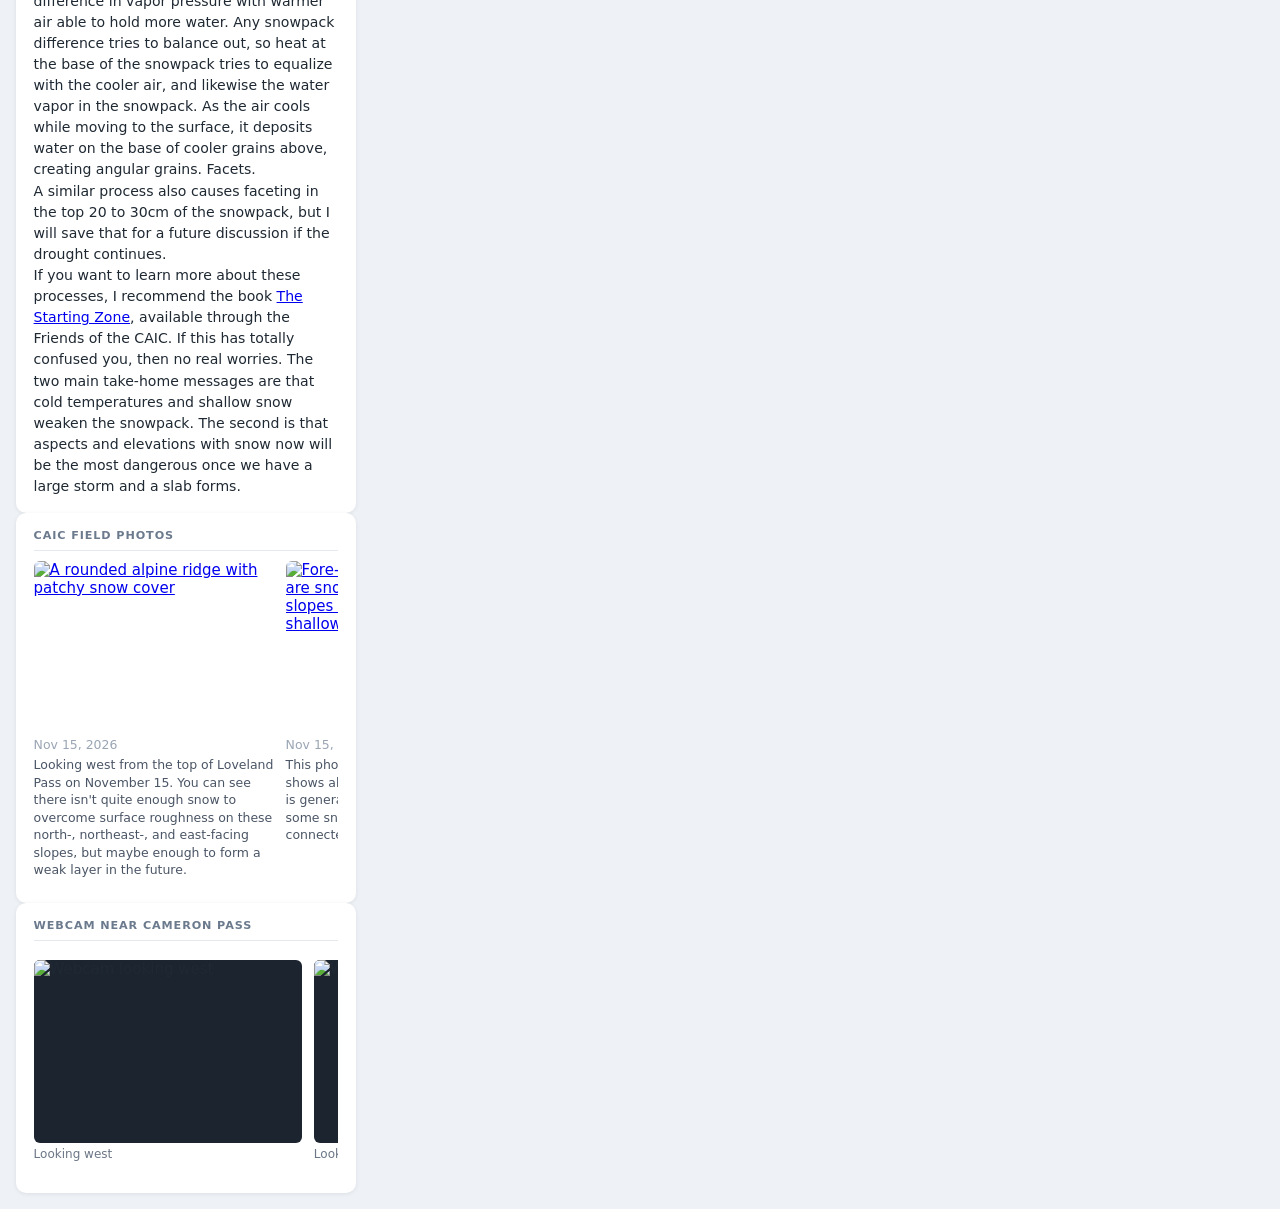
==== commit 7c531435: "avi_conditions: faster SNOTEL card, station elevation/aspect, UTC-8 fix - Show daily numbers + chart" ====
--- a/avi_conditions/index.html
+++ b/avi_conditions/index.html
@@ -27,7 +27,9 @@
 
     <section id="snotel-container">
         <h2>SNOTEL — Joe Wright Reservoir</h2>
+        <p id="snotel-site"></p>
         <div id="snotel"></div>
+        <p id="snotel-note"></p>
         <canvas id="snotel-chart"></canvas>
     </section>
 
--- a/avi_conditions/style/style.css
+++ b/avi_conditions/style/style.css
@@ -166,6 +166,11 @@
 }
 
 /* ── CAIC disclaimer ──────────────────────────────────────── */
+#snotel-note { font-size: 0.8rem; color: #6b7686; font-style: italic; margin: 0.2rem 0 -0.2rem; }
+#snotel-note:empty { display: none; }
+#snotel-site { font-size: 0.78rem; color: #6b7686; margin: -0.2rem 0 0.1rem; }
+.snotel-asof { font-size: 0.75rem; color: #9aa5b4; text-align: right; margin-top: 0.15rem; }
+
 #caic-discussion p { font-size: 0.88rem; line-height: 1.5; }
 #caic-discussion h3 {
   font-size: 0.8rem;
